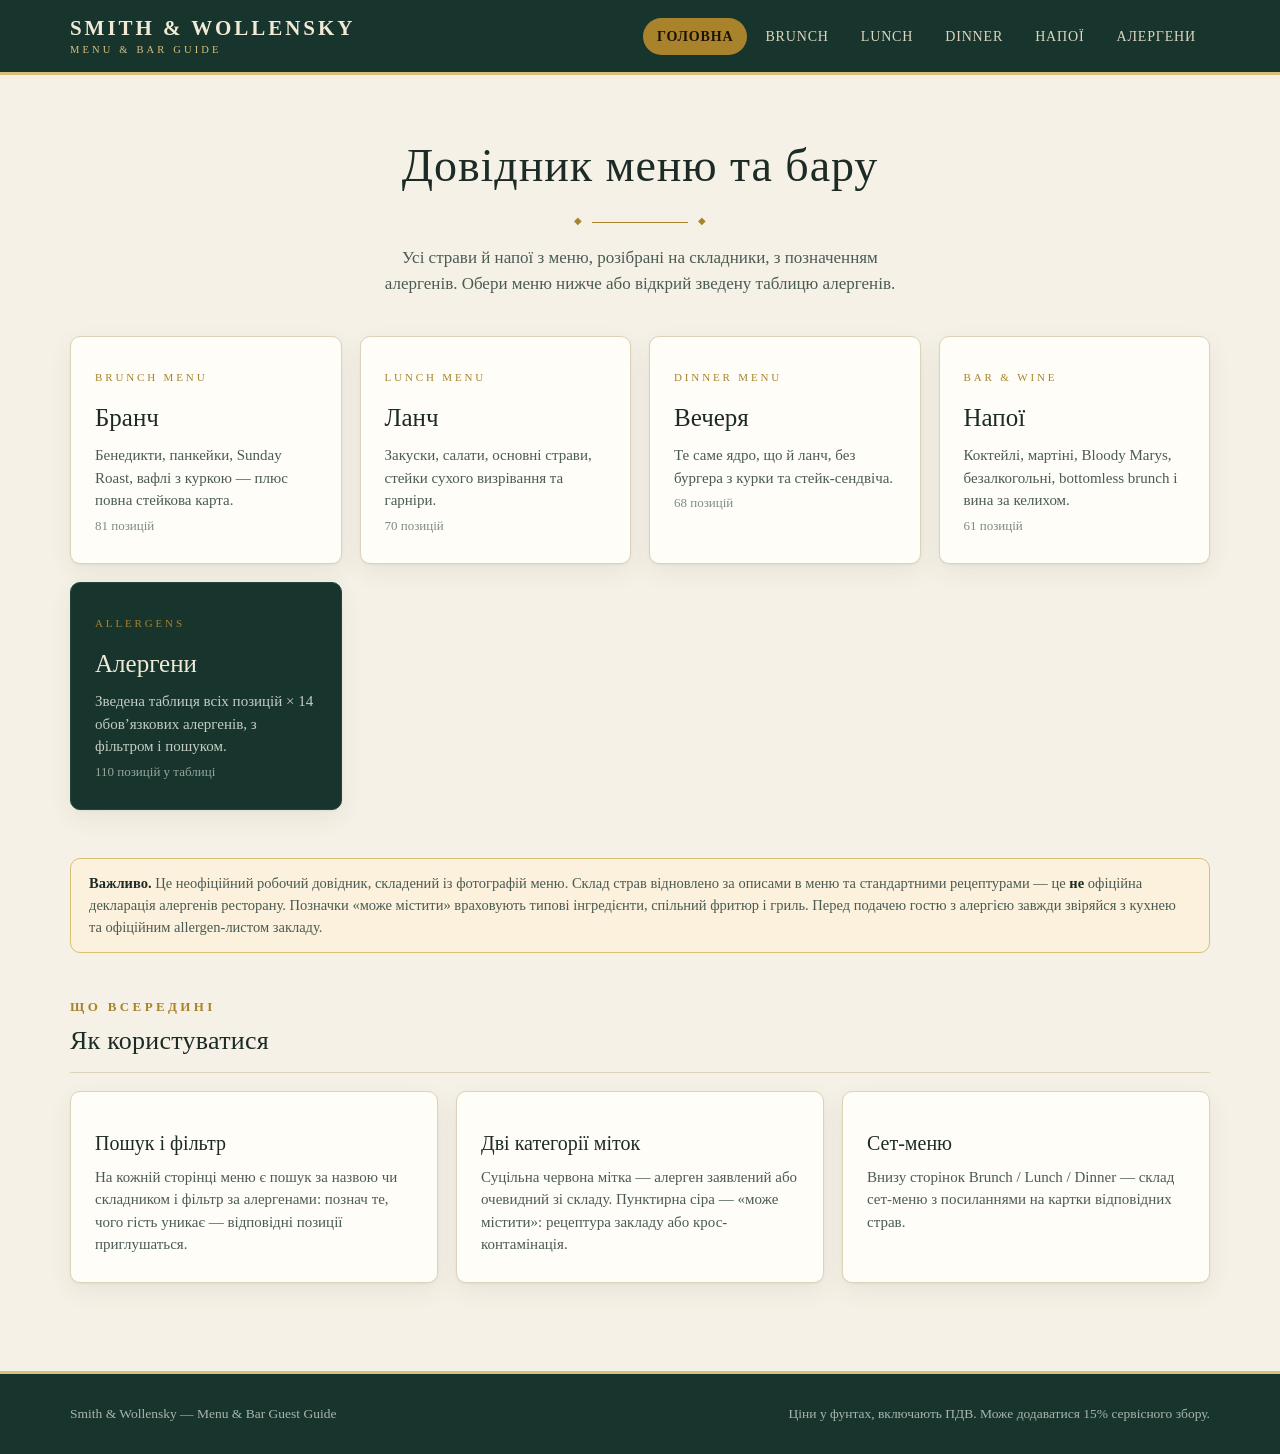
==== index.html @ 2660fb9a "Add Smith & Wollensky menu & allergen guest guide Static site built from the photographed Brunch, Lu" ====
<!DOCTYPE html>
<html lang="uk">
<head>
<meta charset="utf-8">
<meta name="viewport" content="width=device-width, initial-scale=1">
<title>Smith &amp; Wollensky — довідник меню та бару</title>
<meta name="description" content="Меню Smith &amp; Wollensky: бранч, ланч, вечеря та напої. Склад кожної страви та алергени.">
<link rel="stylesheet" href="assets/styles.css">
</head>
<body>

<header class="topbar">
  <div class="wrap">
    <a class="brand" href="index.html">
      <b>Smith &amp; Wollensky</b>
      <span>Menu &amp; Bar Guide</span>
    </a>
    <nav class="nav">
      <a href="index.html" aria-current="page">Головна</a>
      <a href="brunch.html">Brunch</a>
      <a href="lunch.html">Lunch</a>
      <a href="dinner.html">Dinner</a>
      <a href="drinks.html">Напої</a>
      <a href="allergens.html">Алергени</a>
    </nav>
  </div>
</header>

<main class="wrap">

  <section class="hero">
    <h1>Довідник меню та бару</h1>
    <div class="rule"></div>
    <p>Усі страви й напої з меню, розібрані на складники, з позначенням алергенів.
       Обери меню нижче або відкрий зведену таблицю алергенів.</p>
  </section>

  <div class="cards">
    <a class="card" href="brunch.html">
      <span class="kicker">Brunch Menu</span>
      <h2>Бранч</h2>
      <p>Бенедикти, панкейки, Sunday Roast, вафлі з куркою — плюс повна стейкова карта.</p>
      <span class="count" data-count="brunch"></span>
    </a>
    <a class="card" href="lunch.html">
      <span class="kicker">Lunch Menu</span>
      <h2>Ланч</h2>
      <p>Закуски, салати, основні страви, стейки сухого визрівання та гарніри.</p>
      <span class="count" data-count="lunch"></span>
    </a>
    <a class="card" href="dinner.html">
      <span class="kicker">Dinner Menu</span>
      <h2>Вечеря</h2>
      <p>Те саме ядро, що й ланч, без бургера з курки та стейк-сендвіча.</p>
      <span class="count" data-count="dinner"></span>
    </a>
    <a class="card" href="drinks.html">
      <span class="kicker">Bar &amp; Wine</span>
      <h2>Напої</h2>
      <p>Коктейлі, мартіні, Bloody Marys, безалкогольні, bottomless brunch і вина за келихом.</p>
      <span class="count" data-count="drinks"></span>
    </a>
    <a class="card accent" href="allergens.html">
      <span class="kicker">Allergens</span>
      <h2>Алергени</h2>
      <p>Зведена таблиця всіх позицій × 14 обов’язкових алергенів, з фільтром і пошуком.</p>
      <span class="count" data-count="all"></span>
    </a>
  </div>

  <div class="notice">
    <b>Важливо.</b> Це неофіційний робочий довідник, складений із фотографій меню.
    Склад страв відновлено за описами в меню та стандартними рецептурами — це <b>не</b>
    офіційна декларація алергенів ресторану. Позначки «може містити» враховують типові
    інгредієнти, спільний фритюр і гриль. Перед подачею гостю з алергією завжди звіряйся
    з кухнею та офіційним allergen-листом закладу.
  </div>

  <section class="section">
    <h2>Що всередині</h2>
    <p class="section-en">Як користуватися</p>
    <div class="cards">
      <div class="card">
        <h2 style="font-size:20px">Пошук і фільтр</h2>
        <p>На кожній сторінці меню є пошук за назвою чи складником і фільтр за алергенами:
           познач те, чого гість уникає — відповідні позиції приглушаться.</p>
      </div>
      <div class="card">
        <h2 style="font-size:20px">Дві категорії міток</h2>
        <p>Суцільна червона мітка — алерген заявлений або очевидний зі складу.
           Пунктирна сіра — «може містити»: рецептура закладу або крос-контамінація.</p>
      </div>
      <div class="card">
        <h2 style="font-size:20px">Сет-меню</h2>
        <p>Внизу сторінок Brunch / Lunch / Dinner — склад сет-меню з посиланнями
           на картки відповідних страв.</p>
      </div>
    </div>
  </section>

</main>

<footer>
  <div class="wrap">
    <span>Smith &amp; Wollensky — Menu &amp; Bar Guest Guide</span>
    <span>Ціни у фунтах, включають ПДВ. Може додаватися 15% сервісного збору.</span>
  </div>
</footer>

<script src="assets/allergens.js"></script>
<script src="assets/data-food.js"></script>
<script src="assets/data-drinks.js"></script>
<script>
  const n = k => DISHES.filter(d => d.menus.includes(k)).length;
  const set = (k, t) => {
    const e = document.querySelector(`[data-count="${k}"]`);
    if (e) e.textContent = t;
  };
  set('brunch', n('brunch') + ' позицій');
  set('lunch', n('lunch') + ' позицій');
  set('dinner', n('dinner') + ' позицій');
  set('drinks', (DRINKS.length + WINES.length) + ' позицій');
  set('all', (DISHES.length + DRINKS.length) + ' позицій у таблиці');
</script>
</body>
</html>
---- assets/styles.css ----
/* ==========================================================================
   Smith & Wollensky — Menu & Bar Guest Guide
   ========================================================================== */

:root {
  --paper:      #f6f1e6;
  --paper-2:    #fffdf8;
  --ink:        #1d2b26;
  --ink-soft:   #4a5b54;
  --ink-faint:  #7d8b84;
  --green:      #17352d;
  --green-2:    #24473d;
  --gold:       #a8832c;
  --gold-soft:  #d9c07a;
  --rule:       #ddd2ba;
  --danger:     #a8322c;
  --danger-bg:  #f7e4e2;
  --warn-bg:    #fbf1dc;
  --ok:         #2f6b4f;
  --shadow:     0 1px 2px rgba(23, 53, 45, .06), 0 8px 24px rgba(23, 53, 45, .07);
  --radius:     10px;
  --maxw:       1180px;
}

@media (prefers-color-scheme: dark) {
  :root {
    --paper:     #101714;
    --paper-2:   #17211d;
    --ink:       #eae4d6;
    --ink-soft:  #b3bdb7;
    --ink-faint: #7f8d86;
    --green:     #0b120f;
    --green-2:   #1d2f28;
    --gold:      #d9b661;
    --gold-soft: #6b5a2e;
    --rule:      #2c3a34;
    --danger:    #e8908a;
    --danger-bg: #34211f;
    --warn-bg:   #2b2415;
    --ok:        #7fc9a2;
    --shadow:    0 1px 2px rgba(0,0,0,.3), 0 8px 24px rgba(0,0,0,.35);
  }
}

* { box-sizing: border-box; }

html { -webkit-text-size-adjust: 100%; }

body {
  margin: 0;
  background: var(--paper);
  color: var(--ink);
  font-family: "Iowan Old Style", "Palatino Linotype", Palatino, Georgia, "Times New Roman", serif;
  font-size: 17px;
  line-height: 1.5;
}

a { color: inherit; }

.wrap { max-width: var(--maxw); margin: 0 auto; padding: 0 20px; }

/* ------------------------------------------------------------- header --- */
.topbar {
  background: var(--green);
  color: #f2ead6;
  border-bottom: 3px solid var(--gold-soft);
}
.topbar .wrap {
  display: flex; align-items: center; gap: 24px;
  min-height: 72px; flex-wrap: wrap; padding-top: 10px; padding-bottom: 10px;
}
.brand { display: flex; flex-direction: column; text-decoration: none; line-height: 1.1; }
.brand b {
  font-size: 21px; letter-spacing: .14em; font-weight: 600; text-transform: uppercase;
}
.brand span { font-size: 10.5px; letter-spacing: .3em; color: var(--gold-soft); text-transform: uppercase; margin-top: 4px; }

.nav { display: flex; gap: 4px; margin-left: auto; flex-wrap: wrap; }
.nav a {
  text-decoration: none; padding: 7px 13px; border-radius: 999px;
  font-size: 14px; letter-spacing: .06em; text-transform: uppercase;
  color: #ddd6c2; border: 1px solid transparent; white-space: nowrap;
}
.nav a:hover { border-color: rgba(217,192,122,.5); }
.nav a[aria-current="page"] { background: var(--gold); color: #1b1205; font-weight: 600; }

/* --------------------------------------------------------------- hero --- */
.hero { padding: 56px 0 40px; text-align: center; }
.hero h1 {
  margin: 0 0 12px; font-size: clamp(30px, 5vw, 46px); font-weight: 500;
  letter-spacing: .02em;
}
.hero p { margin: 0 auto; max-width: 62ch; color: var(--ink-soft); }
.rule {
  width: 96px; height: 1px; background: var(--gold); margin: 22px auto;
  position: relative;
}
.rule::before, .rule::after {
  content: "◆"; position: absolute; top: -9px; color: var(--gold); font-size: 10px;
}
.rule::before { left: -18px; } .rule::after { right: -18px; }

/* -------------------------------------------------------------- cards --- */
.cards {
  display: grid; gap: 18px; padding-bottom: 24px;
  grid-template-columns: repeat(auto-fit, minmax(250px, 1fr));
}
.card {
  display: block; text-decoration: none; background: var(--paper-2);
  border: 1px solid var(--rule); border-radius: var(--radius);
  padding: 26px 24px; box-shadow: var(--shadow);
  transition: transform .15s ease, border-color .15s ease;
}
.card:hover { transform: translateY(-3px); border-color: var(--gold); }
.card .kicker { font-size: 11px; letter-spacing: .26em; text-transform: uppercase; color: var(--gold); }
.card h2 { margin: 10px 0 8px; font-size: 25px; font-weight: 500; }
.card p { margin: 0; color: var(--ink-soft); font-size: 15px; }
.card .count { margin-top: 14px; font-size: 13px; color: var(--ink-faint); }
.card.accent { background: var(--green); color: #f0e9d8; border-color: var(--green-2); }
.card.accent p { color: #c3ccc4; }
.card.accent .count { color: #97a49c; }

/* ------------------------------------------------------------ toolbar --- */
.toolbar {
  position: sticky; top: 0; z-index: 20;
  background: color-mix(in srgb, var(--paper) 92%, transparent);
  backdrop-filter: blur(8px);
  border-bottom: 1px solid var(--rule);
  padding: 12px 0;
}
.toolbar .wrap { display: flex; gap: 14px; align-items: center; flex-wrap: wrap; }
.search {
  flex: 1 1 220px; min-width: 180px;
  padding: 9px 14px; font: inherit; font-size: 15px;
  border: 1px solid var(--rule); border-radius: 999px;
  background: var(--paper-2); color: var(--ink);
}
.search:focus { outline: 2px solid var(--gold); outline-offset: 1px; }
.filter-toggle {
  font: inherit; font-size: 14px; cursor: pointer;
  padding: 9px 16px; border-radius: 999px;
  border: 1px solid var(--rule); background: var(--paper-2); color: var(--ink);
}
.filter-toggle:hover { border-color: var(--gold); }
.filter-toggle[aria-expanded="true"] { background: var(--green); color: #f0e9d8; border-color: var(--green); }

.filters { display: none; padding: 4px 0 14px; }
.filters.open { display: block; }
.filters .hint { font-size: 13.5px; color: var(--ink-faint); margin: 0 0 10px; }
.chips { display: flex; flex-wrap: wrap; gap: 8px; }
.chip {
  display: inline-flex; align-items: center; gap: 7px;
  padding: 6px 13px; border-radius: 999px; cursor: pointer;
  border: 1px solid var(--rule); background: var(--paper-2);
  font-size: 14px; user-select: none;
}
.chip input { display: none; }
.chip:hover { border-color: var(--gold); }
.chip.on { background: var(--danger-bg); border-color: var(--danger); color: var(--danger); font-weight: 600; }
.chip .x { font-size: 11px; opacity: .6; }
.clear-btn {
  font: inherit; font-size: 13.5px; background: none; border: none;
  color: var(--gold); cursor: pointer; text-decoration: underline; padding: 6px 2px;
}

/* ------------------------------------------------------------- notice --- */
.notice {
  background: var(--warn-bg); border: 1px solid var(--gold-soft);
  border-radius: var(--radius); padding: 14px 18px; margin: 24px 0;
  font-size: 14.5px; color: var(--ink-soft);
}
.notice b { color: var(--ink); }

/* ------------------------------------------------------------ section --- */
.section { margin: 44px 0 0; scroll-margin-top: 90px; }
.section > h2 {
  margin: 0 0 4px; font-size: 13px; letter-spacing: .26em; text-transform: uppercase;
  color: var(--gold); font-weight: 600;
}
.section > .section-en {
  margin: 0 0 18px; font-size: 26px; font-weight: 500; letter-spacing: .01em;
  border-bottom: 1px solid var(--rule); padding-bottom: 12px;
}
.section > .section-note { margin: -8px 0 16px; font-size: 14px; color: var(--ink-faint); }

.grid { display: grid; gap: 14px; grid-template-columns: repeat(auto-fill, minmax(330px, 1fr)); }

/* --------------------------------------------------------------- dish --- */
.dish {
  background: var(--paper-2); border: 1px solid var(--rule);
  border-radius: var(--radius); padding: 16px 18px 15px; box-shadow: var(--shadow);
}
.dish.flagged, .winelist li.flagged { opacity: .42; }
table.matrix tbody tr.flagged td { opacity: .4; }
table.matrix tbody tr.flagged td.name { text-decoration: line-through; }
.dish-head { display: flex; gap: 12px; align-items: baseline; flex-wrap: wrap; }
.dish-head h3 { margin: 0; font-size: 18px; font-weight: 600; flex: 1 1 60%; min-width: 0; line-height: 1.3; }
.dish-head .price { font-size: 15px; color: var(--gold); font-weight: 600; overflow-wrap: anywhere; }
.dish-head .price.na { color: var(--ink-faint); font-weight: 400; font-style: italic; font-size: 13px; }
.dish .ua { margin: 3px 0 0; font-size: 14.5px; color: var(--ink-soft); }
.dish .meta { margin: 6px 0 0; font-size: 13px; color: var(--ink-faint); letter-spacing: .04em; }
.dish .desc { margin: 8px 0 0; font-size: 14px; font-style: italic; color: var(--ink-faint); }

.ing { margin: 12px 0 0; padding: 0; list-style: none; }
.ing li {
  font-size: 14px; color: var(--ink-soft); padding-left: 15px; position: relative; margin-bottom: 3px;
}
.ing li::before { content: "·"; position: absolute; left: 4px; color: var(--gold); font-weight: 700; }
.ing-label, .alg-label {
  margin: 12px 0 6px; font-size: 10.5px; letter-spacing: .2em; text-transform: uppercase; color: var(--ink-faint);
}

.tags { display: flex; flex-wrap: wrap; gap: 6px; }
.tag {
  display: inline-flex; align-items: center; gap: 5px;
  font-size: 12.5px; padding: 3px 9px; border-radius: 999px;
  border: 1px solid var(--danger); background: var(--danger-bg); color: var(--danger);
  font-weight: 600;
}
.tag.maybe {
  border-color: var(--gold-soft); background: transparent; color: var(--ink-faint); font-weight: 400;
  border-style: dashed;
}
.tag.none { border-color: var(--ok); background: transparent; color: var(--ok); font-weight: 500; }
.badge-veg {
  display: inline-block; font-size: 11px; letter-spacing: .1em; text-transform: uppercase;
  color: var(--ok); border: 1px solid var(--ok); border-radius: 4px; padding: 1px 6px; margin-left: 6px;
  vertical-align: 2px;
}
.dish .warn {
  margin: 11px 0 0; padding: 8px 11px; border-radius: 6px;
  background: var(--warn-bg); font-size: 13px; color: var(--ink-soft);
  border-left: 3px solid var(--gold);
}

/* --------------------------------------------------------- set menu ----- */
.setmenu {
  background: var(--green); color: #efe8d7; border-radius: var(--radius);
  padding: 26px 26px 20px; margin: 40px 0 0;
}
.setmenu h2 { margin: 0; font-size: 24px; font-weight: 500; }
.setmenu .price { color: var(--gold-soft); margin: 6px 0 0; font-size: 16px; }
.setmenu .hours { margin: 4px 0 18px; font-size: 13.5px; color: #a9b5ac; }
.setmenu .courses { display: grid; gap: 20px; grid-template-columns: repeat(auto-fit, minmax(230px, 1fr)); }
.setmenu h3 {
  margin: 0 0 8px; font-size: 11px; letter-spacing: .24em; text-transform: uppercase; color: var(--gold-soft);
}
.setmenu ul { margin: 0; padding-left: 18px; }
.setmenu li { font-size: 14.5px; margin-bottom: 5px; }
.setmenu li a { color: #efe8d7; text-decoration-color: rgba(217,192,122,.45); }
.setmenu .extra { margin: 8px 0 0; font-size: 13px; color: #a9b5ac; font-style: italic; }

/* ------------------------------------------------------------- tables --- */
.table-scroll { overflow-x: auto; margin: 22px 0; border: 1px solid var(--rule); border-radius: var(--radius); }
table.matrix { border-collapse: collapse; width: 100%; font-size: 14px; background: var(--paper-2); }
table.matrix th, table.matrix td { padding: 8px 6px; border-bottom: 1px solid var(--rule); text-align: center; }
table.matrix thead th {
  position: sticky; top: 0; background: var(--green); color: #efe8d7;
  font-size: 11px; letter-spacing: .05em; font-weight: 600; z-index: 2;
}
table.matrix th.name, table.matrix td.name {
  text-align: left; min-width: 240px; position: sticky; left: 0;
  background: var(--paper-2); z-index: 1;
}
table.matrix thead th.name { background: var(--green); z-index: 3; }
table.matrix td.name small { display: block; color: var(--ink-faint); font-size: 12.5px; }
table.matrix tbody tr:hover td { background: color-mix(in srgb, var(--gold) 8%, var(--paper-2)); }
table.matrix tbody tr:hover td.name { background: color-mix(in srgb, var(--gold) 8%, var(--paper-2)); }
.mark-yes { color: var(--danger); font-weight: 700; }
.mark-maybe { color: var(--ink-faint); }
.matrix-cat {
  background: color-mix(in srgb, var(--gold) 14%, var(--paper-2));
  font-weight: 600; text-align: left; letter-spacing: .1em; text-transform: uppercase; font-size: 11.5px;
}

/* wine list */
.winelist { list-style: none; margin: 0; padding: 0; }
.winelist li {
  display: flex; gap: 14px; align-items: baseline;
  padding: 10px 0; border-bottom: 1px solid var(--rule);
}
.winelist li > div { flex: 1; }
.winelist .wname { font-weight: 600; font-size: 16px; }
.winelist .wregion { font-size: 14px; color: var(--ink-faint); font-style: italic; }
.winelist .wprice { color: var(--gold); font-weight: 600; white-space: nowrap; }

/* legend */
.legend { display: grid; gap: 12px; grid-template-columns: repeat(auto-fill, minmax(280px, 1fr)); margin: 20px 0; }
.legend .item {
  background: var(--paper-2); border: 1px solid var(--rule); border-radius: var(--radius); padding: 13px 16px;
}
.legend .item b { display: block; font-size: 16px; }
.legend .item small { color: var(--ink-faint); font-size: 13.5px; }
.legend .item .cnt { float: right; color: var(--gold); font-weight: 600; font-size: 14px; }

.empty { text-align: center; color: var(--ink-faint); padding: 50px 0; font-style: italic; }
.result-count { font-size: 13.5px; color: var(--ink-faint); }

/* -------------------------------------------------------------- footer --- */
footer {
  margin-top: 64px; background: var(--green); color: #a9b5ac;
  padding: 30px 0; font-size: 13.5px; border-top: 3px solid var(--gold-soft);
}
footer .wrap { display: flex; gap: 18px; justify-content: space-between; flex-wrap: wrap; }
footer a { color: var(--gold-soft); }

@media (max-width: 560px) {
  body { font-size: 16px; }
  .grid { grid-template-columns: 1fr; }
  .hero { padding: 36px 0 26px; }
  .topbar .wrap { min-height: 0; }
  .nav { margin-left: 0; width: 100%; }
}

@media print {
  .toolbar, .nav, footer, .filter-toggle { display: none; }
  .dish, .card { break-inside: avoid; box-shadow: none; }
}
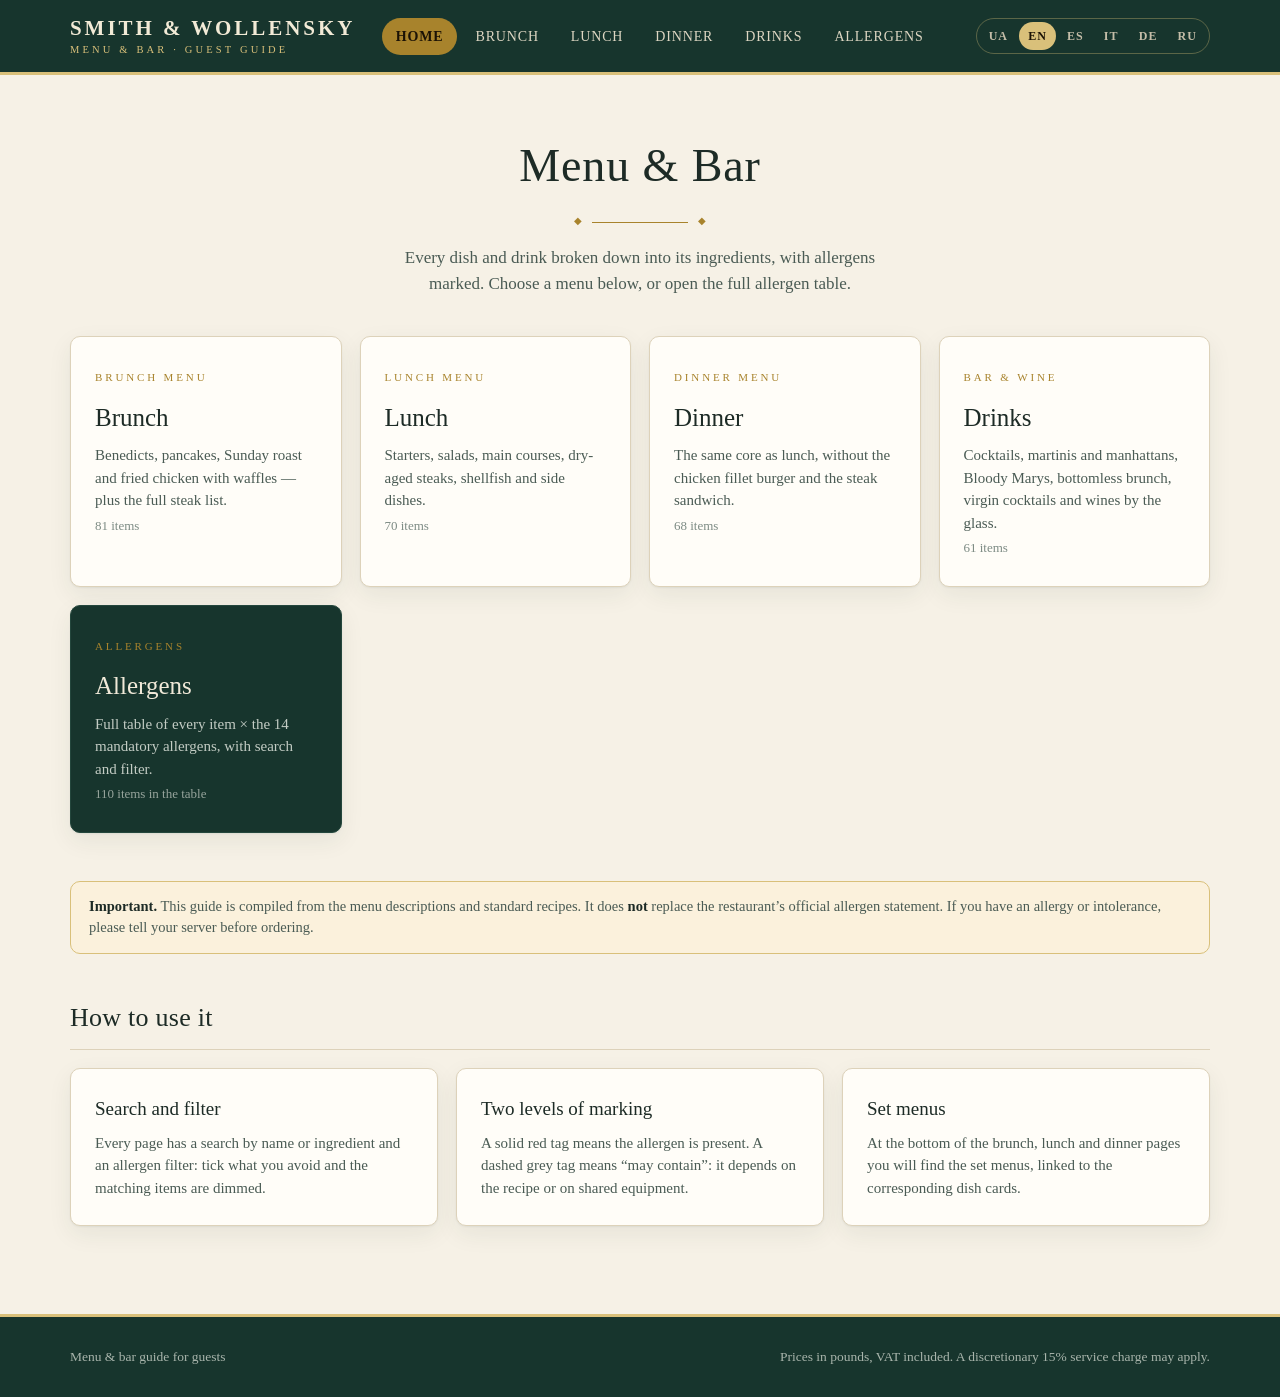
==== commit 4b9d3519: "Make the guide guest-facing and multilingual (UA/EN/ES/IT/DE/RU) The guide keeps the same steakhouse" ====
--- a/index.html
+++ b/index.html
@@ -3,8 +3,8 @@
 <head>
 <meta charset="utf-8">
 <meta name="viewport" content="width=device-width, initial-scale=1">
-<title>Smith &amp; Wollensky — довідник меню та бару</title>
-<meta name="description" content="Меню Smith &amp; Wollensky: бранч, ланч, вечеря та напої. Склад кожної страви та алергени.">
+<title>Smith &amp; Wollensky — Menu &amp; Bar Guide</title>
+<meta name="description" content="Smith &amp; Wollensky menu guide: brunch, lunch, dinner and drinks, with full ingredient lists and allergens in six languages.">
 <link rel="stylesheet" href="assets/styles.css">
 </head>
 <body>
@@ -13,15 +13,15 @@
   <div class="wrap">
     <a class="brand" href="index.html">
       <b>Smith &amp; Wollensky</b>
-      <span>Menu &amp; Bar Guide</span>
+      <span data-i18n="brand.sub"></span>
     </a>
     <nav class="nav">
-      <a href="index.html" aria-current="page">Головна</a>
-      <a href="brunch.html">Brunch</a>
-      <a href="lunch.html">Lunch</a>
-      <a href="dinner.html">Dinner</a>
-      <a href="drinks.html">Напої</a>
-      <a href="allergens.html">Алергени</a>
+      <a href="index.html" aria-current="page" data-i18n="nav.home"></a>
+      <a href="brunch.html" data-i18n="nav.brunch"></a>
+      <a href="lunch.html" data-i18n="nav.lunch"></a>
+      <a href="dinner.html" data-i18n="nav.dinner"></a>
+      <a href="drinks.html" data-i18n="nav.drinks"></a>
+      <a href="allergens.html" data-i18n="nav.allergens"></a>
     </nav>
   </div>
 </header>
@@ -29,71 +29,60 @@
 <main class="wrap">
 
   <section class="hero">
-    <h1>Довідник меню та бару</h1>
+    <h1 data-i18n="home.title"></h1>
     <div class="rule"></div>
-    <p>Усі страви й напої з меню, розібрані на складники, з позначенням алергенів.
-       Обери меню нижче або відкрий зведену таблицю алергенів.</p>
+    <p data-i18n="home.lead"></p>
   </section>
 
   <div class="cards">
     <a class="card" href="brunch.html">
       <span class="kicker">Brunch Menu</span>
-      <h2>Бранч</h2>
-      <p>Бенедикти, панкейки, Sunday Roast, вафлі з куркою — плюс повна стейкова карта.</p>
+      <h2 data-i18n="nav.brunch"></h2>
+      <p data-i18n="card.brunch"></p>
       <span class="count" data-count="brunch"></span>
     </a>
     <a class="card" href="lunch.html">
       <span class="kicker">Lunch Menu</span>
-      <h2>Ланч</h2>
-      <p>Закуски, салати, основні страви, стейки сухого визрівання та гарніри.</p>
+      <h2 data-i18n="nav.lunch"></h2>
+      <p data-i18n="card.lunch"></p>
       <span class="count" data-count="lunch"></span>
     </a>
     <a class="card" href="dinner.html">
       <span class="kicker">Dinner Menu</span>
-      <h2>Вечеря</h2>
-      <p>Те саме ядро, що й ланч, без бургера з курки та стейк-сендвіча.</p>
+      <h2 data-i18n="nav.dinner"></h2>
+      <p data-i18n="card.dinner"></p>
       <span class="count" data-count="dinner"></span>
     </a>
     <a class="card" href="drinks.html">
       <span class="kicker">Bar &amp; Wine</span>
-      <h2>Напої</h2>
-      <p>Коктейлі, мартіні, Bloody Marys, безалкогольні, bottomless brunch і вина за келихом.</p>
+      <h2 data-i18n="nav.drinks"></h2>
+      <p data-i18n="card.drinks"></p>
       <span class="count" data-count="drinks"></span>
     </a>
     <a class="card accent" href="allergens.html">
       <span class="kicker">Allergens</span>
-      <h2>Алергени</h2>
-      <p>Зведена таблиця всіх позицій × 14 обов’язкових алергенів, з фільтром і пошуком.</p>
+      <h2 data-i18n="nav.allergens"></h2>
+      <p data-i18n="card.allergens"></p>
       <span class="count" data-count="all"></span>
     </a>
   </div>
 
-  <div class="notice">
-    <b>Важливо.</b> Це неофіційний робочий довідник, складений із фотографій меню.
-    Склад страв відновлено за описами в меню та стандартними рецептурами — це <b>не</b>
-    офіційна декларація алергенів ресторану. Позначки «може містити» враховують типові
-    інгредієнти, спільний фритюр і гриль. Перед подачею гостю з алергією завжди звіряйся
-    з кухнею та офіційним allergen-листом закладу.
-  </div>
+  <div class="notice" data-i18n="notice.home"></div>
 
   <section class="section">
-    <h2>Що всередині</h2>
-    <p class="section-en">Як користуватися</p>
+    <p class="section-en" data-i18n="howto.title"></p>
     <div class="cards">
       <div class="card">
-        <h2 style="font-size:20px">Пошук і фільтр</h2>
-        <p>На кожній сторінці меню є пошук за назвою чи складником і фільтр за алергенами:
-           познач те, чого гість уникає — відповідні позиції приглушаться.</p>
+        <h2 class="small" data-i18n="howto.1.t"></h2>
+        <p data-i18n="howto.1.d"></p>
       </div>
       <div class="card">
-        <h2 style="font-size:20px">Дві категорії міток</h2>
-        <p>Суцільна червона мітка — алерген заявлений або очевидний зі складу.
-           Пунктирна сіра — «може містити»: рецептура закладу або крос-контамінація.</p>
+        <h2 class="small" data-i18n="howto.2.t"></h2>
+        <p data-i18n="howto.2.d"></p>
       </div>
       <div class="card">
-        <h2 style="font-size:20px">Сет-меню</h2>
-        <p>Внизу сторінок Brunch / Lunch / Dinner — склад сет-меню з посиланнями
-           на картки відповідних страв.</p>
+        <h2 class="small" data-i18n="howto.3.t"></h2>
+        <p data-i18n="howto.3.d"></p>
       </div>
     </div>
   </section>
@@ -102,25 +91,17 @@
 
 <footer>
   <div class="wrap">
-    <span>Smith &amp; Wollensky — Menu &amp; Bar Guest Guide</span>
-    <span>Ціни у фунтах, включають ПДВ. Може додаватися 15% сервісного збору.</span>
+    <span data-i18n="footer.name"></span>
+    <span data-i18n="footer.prices"></span>
   </div>
 </footer>
 
+<script src="assets/i18n.js"></script>
+<script src="assets/lexicon.js"></script>
 <script src="assets/allergens.js"></script>
 <script src="assets/data-food.js"></script>
 <script src="assets/data-drinks.js"></script>
-<script>
-  const n = k => DISHES.filter(d => d.menus.includes(k)).length;
-  const set = (k, t) => {
-    const e = document.querySelector(`[data-count="${k}"]`);
-    if (e) e.textContent = t;
-  };
-  set('brunch', n('brunch') + ' позицій');
-  set('lunch', n('lunch') + ' позицій');
-  set('dinner', n('dinner') + ' позицій');
-  set('drinks', (DRINKS.length + WINES.length) + ' позицій');
-  set('all', (DISHES.length + DRINKS.length) + ' позицій у таблиці');
-</script>
+<script src="assets/app.js"></script>
+<script>initPage({ kind: 'home' });</script>
 </body>
 </html>
--- a/assets/styles.css
+++ b/assets/styles.css
@@ -84,6 +84,20 @@
 .nav a:hover { border-color: rgba(217,192,122,.5); }
 .nav a[aria-current="page"] { background: var(--gold); color: #1b1205; font-weight: 600; }
 
+/* ------------------------------------------------------ language switch --- */
+.langswitch {
+  display: flex; gap: 2px; margin-left: 14px; padding: 3px;
+  border: 1px solid rgba(217,192,122,.35); border-radius: 999px;
+}
+.langbtn {
+  font: inherit; font-size: 12px; letter-spacing: .09em; font-weight: 600;
+  cursor: pointer; padding: 5px 9px; border-radius: 999px;
+  border: none; background: none; color: #c4bda8;
+}
+.langbtn:hover { color: #f2ead6; background: rgba(255,255,255,.07); }
+.langbtn.on { background: var(--gold-soft); color: #1b1205; }
+@media (prefers-color-scheme: dark) { .langbtn.on { color: #0b120f; background: var(--gold); } }
+
 /* --------------------------------------------------------------- hero --- */
 .hero { padding: 56px 0 40px; text-align: center; }
 .hero h1 {
@@ -116,6 +130,8 @@
 .card h2 { margin: 10px 0 8px; font-size: 25px; font-weight: 500; }
 .card p { margin: 0; color: var(--ink-soft); font-size: 15px; }
 .card .count { margin-top: 14px; font-size: 13px; color: var(--ink-faint); }
+.card h2.small { font-size: 19px; margin-top: 0; }
+.legend-key { margin: 14px 0 0; font-size: 14px; color: var(--ink-faint); }
 .card.accent { background: var(--green); color: #f0e9d8; border-color: var(--green-2); }
 .card.accent p { color: #c3ccc4; }
 .card.accent .count { color: #97a49c; }
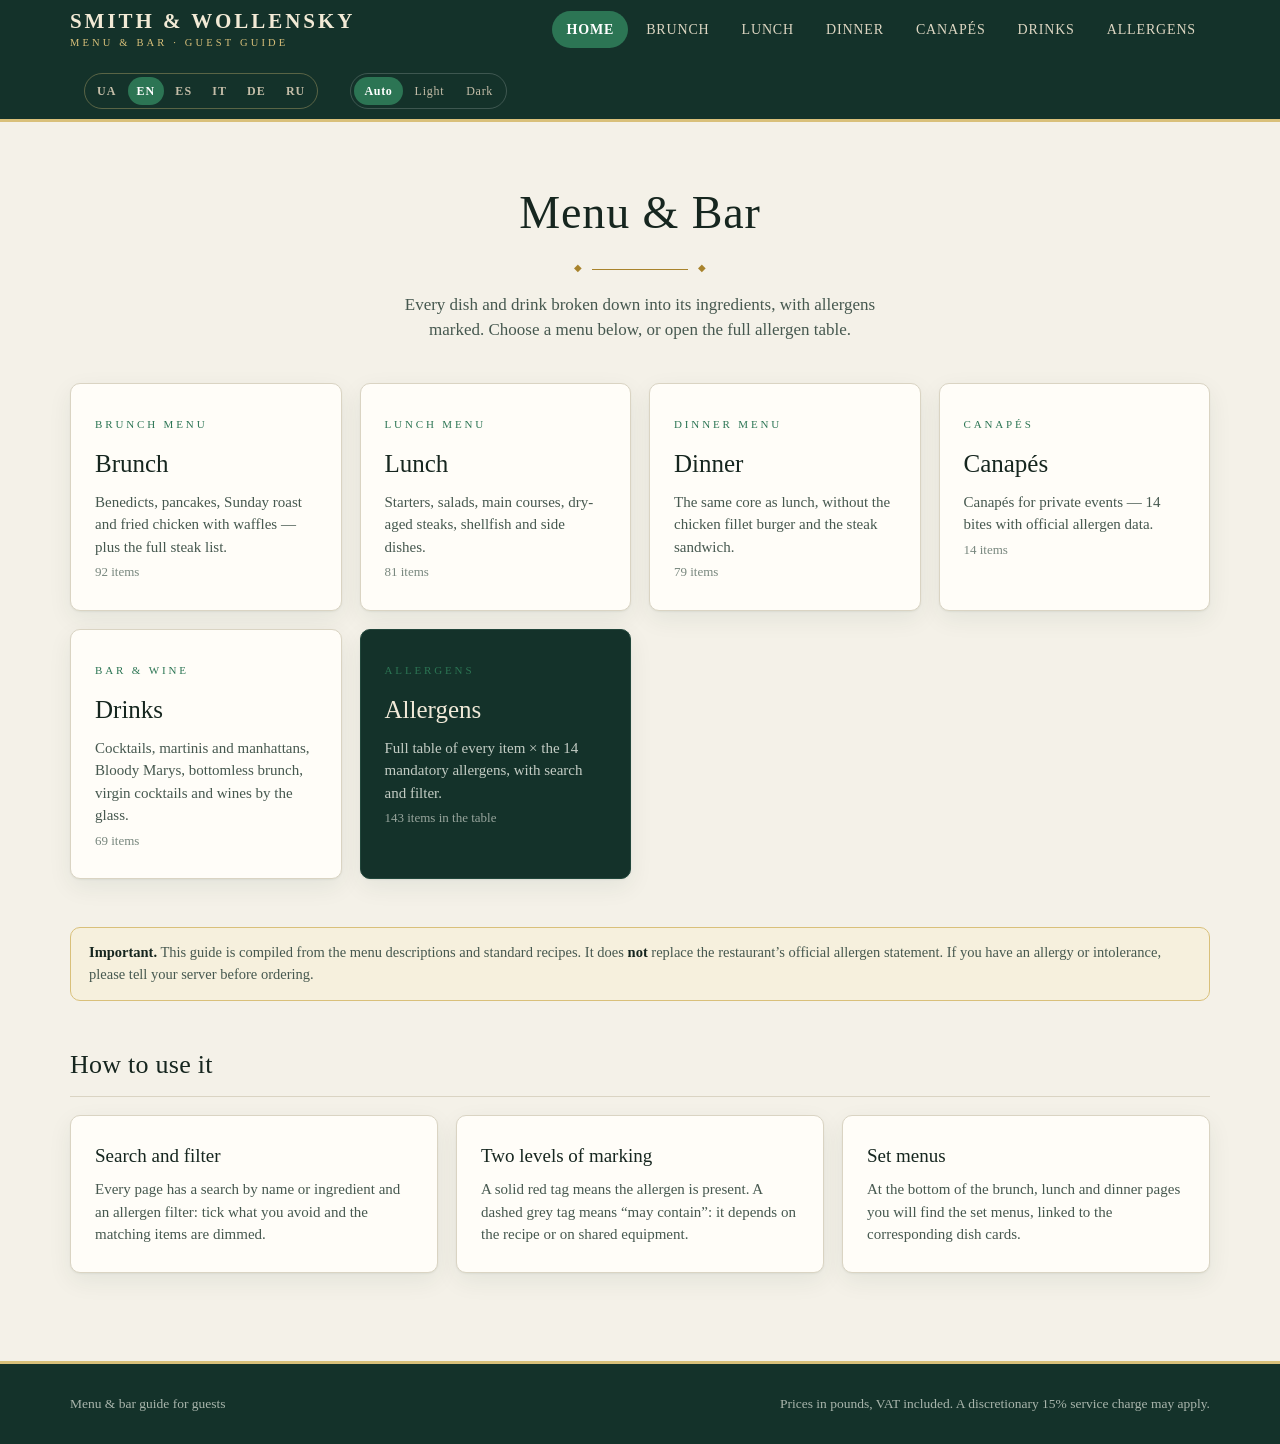
==== commit 95b14b2d: "Use the restaurant's official allergen sheets; add theme switcher Allergen data now comes from the A" ====
--- a/index.html
+++ b/index.html
@@ -20,6 +20,7 @@
       <a href="brunch.html" data-i18n="nav.brunch"></a>
       <a href="lunch.html" data-i18n="nav.lunch"></a>
       <a href="dinner.html" data-i18n="nav.dinner"></a>
+      <a href="canapes.html" data-i18n="nav.canapes"></a>
       <a href="drinks.html" data-i18n="nav.drinks"></a>
       <a href="allergens.html" data-i18n="nav.allergens"></a>
     </nav>
@@ -52,6 +53,12 @@
       <h2 data-i18n="nav.dinner"></h2>
       <p data-i18n="card.dinner"></p>
       <span class="count" data-count="dinner"></span>
+    </a>
+    <a class="card" href="canapes.html">
+      <span class="kicker">Canapés</span>
+      <h2 data-i18n="nav.canapes"></h2>
+      <p data-i18n="card.canapes"></p>
+      <span class="count" data-count="canapes"></span>
     </a>
     <a class="card" href="drinks.html">
       <span class="kicker">Bar &amp; Wine</span>
@@ -101,6 +108,7 @@
 <script src="assets/allergens.js"></script>
 <script src="assets/data-food.js"></script>
 <script src="assets/data-drinks.js"></script>
+<script src="assets/data-official.js"></script>
 <script src="assets/app.js"></script>
 <script>initPage({ kind: 'home' });</script>
 </body>
--- a/assets/styles.css
+++ b/assets/styles.css
@@ -2,43 +2,74 @@
    Smith & Wollensky — Menu & Bar Guest Guide
    ========================================================================== */
 
-:root {
-  --paper:      #f6f1e6;
-  --paper-2:    #fffdf8;
-  --ink:        #1d2b26;
-  --ink-soft:   #4a5b54;
-  --ink-faint:  #7d8b84;
-  --green:      #17352d;
-  --green-2:    #24473d;
-  --gold:       #a8832c;
-  --gold-soft:  #d9c07a;
-  --rule:       #ddd2ba;
-  --danger:     #a8322c;
-  --danger-bg:  #f7e4e2;
-  --warn-bg:    #fbf1dc;
-  --ok:         #2f6b4f;
-  --shadow:     0 1px 2px rgba(23, 53, 45, .06), 0 8px 24px rgba(23, 53, 45, .07);
-  --radius:     10px;
-  --maxw:       1180px;
+/* Світла тема — базова. Зелений веде як акцент, золото лишається для цін
+   і декоративної лінійки, щоб його не було забагато. */
+:root, :root[data-theme="light"] {
+  --paper:       #f4f1e8;
+  --paper-2:     #fffdf8;
+  --ink:         #16261f;
+  --ink-soft:    #46584f;
+  --ink-faint:   #78877e;
+  --green:       #14322a;
+  --green-2:     #21463b;
+  --accent:      #2c7554;
+  --accent-soft: #cfe4d7;
+  --accent-ink:  #ffffff;
+  --gold:        #a8832c;
+  --gold-soft:   #d9c07a;
+  --rule:        #dad4c3;
+  --danger:      #a8322c;
+  --danger-bg:   #f7e4e2;
+  --warn-bg:     #f6f0dd;
+  --ok:          #2c7554;
+  --shadow:      0 1px 2px rgba(20, 50, 42, .06), 0 8px 24px rgba(20, 50, 42, .07);
+  --radius:      10px;
+  --maxw:        1180px;
+}
+
+/* Темна тема — застосовується або явним вибором, або системною
+   налаштовкою, якщо гість не обрав світлу вручну. */
+:root[data-theme="dark"] {
+  --paper:       #0e1512;
+  --paper-2:     #16201c;
+  --ink:         #e7e3d6;
+  --ink-soft:    #b0bcb4;
+  --ink-faint:   #7d8b83;
+  --green:       #0a110e;
+  --green-2:     #1b2d26;
+  --accent:      #6cc294;
+  --accent-soft: #21463b;
+  --accent-ink:  #071310;
+  --gold:        #d9b661;
+  --gold-soft:   #6b5a2e;
+  --rule:        #2a3832;
+  --danger:      #e8908a;
+  --danger-bg:   #34211f;
+  --warn-bg:     #2a2416;
+  --ok:          #7fc9a2;
+  --shadow:      0 1px 2px rgba(0,0,0,.3), 0 8px 24px rgba(0,0,0,.35);
 }
 
 @media (prefers-color-scheme: dark) {
-  :root {
-    --paper:     #101714;
-    --paper-2:   #17211d;
-    --ink:       #eae4d6;
-    --ink-soft:  #b3bdb7;
-    --ink-faint: #7f8d86;
-    --green:     #0b120f;
-    --green-2:   #1d2f28;
-    --gold:      #d9b661;
-    --gold-soft: #6b5a2e;
-    --rule:      #2c3a34;
-    --danger:    #e8908a;
-    --danger-bg: #34211f;
-    --warn-bg:   #2b2415;
-    --ok:        #7fc9a2;
-    --shadow:    0 1px 2px rgba(0,0,0,.3), 0 8px 24px rgba(0,0,0,.35);
+  :root:not([data-theme="light"]) {
+    --paper:       #0e1512;
+    --paper-2:     #16201c;
+    --ink:         #e7e3d6;
+    --ink-soft:    #b0bcb4;
+    --ink-faint:   #7d8b83;
+    --green:       #0a110e;
+    --green-2:     #1b2d26;
+    --accent:      #6cc294;
+    --accent-soft: #21463b;
+    --accent-ink:  #071310;
+    --gold:        #d9b661;
+    --gold-soft:   #6b5a2e;
+    --rule:        #2a3832;
+    --danger:      #e8908a;
+    --danger-bg:   #34211f;
+    --warn-bg:     #2a2416;
+    --ok:          #7fc9a2;
+    --shadow:      0 1px 2px rgba(0,0,0,.3), 0 8px 24px rgba(0,0,0,.35);
   }
 }
 
@@ -81,8 +112,8 @@
   font-size: 14px; letter-spacing: .06em; text-transform: uppercase;
   color: #ddd6c2; border: 1px solid transparent; white-space: nowrap;
 }
-.nav a:hover { border-color: rgba(217,192,122,.5); }
-.nav a[aria-current="page"] { background: var(--gold); color: #1b1205; font-weight: 600; }
+.nav a:hover { border-color: rgba(255,255,255,.35); background: rgba(255,255,255,.06); }
+.nav a[aria-current="page"] { background: var(--accent); color: var(--accent-ink); font-weight: 600; }
 
 /* ------------------------------------------------------ language switch --- */
 .langswitch {
@@ -95,8 +126,17 @@
   border: none; background: none; color: #c4bda8;
 }
 .langbtn:hover { color: #f2ead6; background: rgba(255,255,255,.07); }
-.langbtn.on { background: var(--gold-soft); color: #1b1205; }
-@media (prefers-color-scheme: dark) { .langbtn.on { color: #0b120f; background: var(--gold); } }
+.langbtn.on { background: var(--accent); color: var(--accent-ink); }
+
+/* --------------------------------------------------------- theme switch --- */
+.themeswitch { display: flex; gap: 2px; margin-left: 8px; padding: 3px;
+  border: 1px solid rgba(255,255,255,.18); border-radius: 999px; }
+.themebtn {
+  font: inherit; font-size: 12px; letter-spacing: .06em; cursor: pointer;
+  padding: 5px 10px; border-radius: 999px; border: none; background: none; color: #c4bda8;
+}
+.themebtn:hover { color: #f2ead6; background: rgba(255,255,255,.07); }
+.themebtn.on { background: var(--accent); color: var(--accent-ink); font-weight: 600; }
 
 /* --------------------------------------------------------------- hero --- */
 .hero { padding: 56px 0 40px; text-align: center; }
@@ -125,8 +165,8 @@
   padding: 26px 24px; box-shadow: var(--shadow);
   transition: transform .15s ease, border-color .15s ease;
 }
-.card:hover { transform: translateY(-3px); border-color: var(--gold); }
-.card .kicker { font-size: 11px; letter-spacing: .26em; text-transform: uppercase; color: var(--gold); }
+.card:hover { transform: translateY(-3px); border-color: var(--accent); }
+.card .kicker { font-size: 11px; letter-spacing: .26em; text-transform: uppercase; color: var(--accent); }
 .card h2 { margin: 10px 0 8px; font-size: 25px; font-weight: 500; }
 .card p { margin: 0; color: var(--ink-soft); font-size: 15px; }
 .card .count { margin-top: 14px; font-size: 13px; color: var(--ink-faint); }
@@ -151,14 +191,14 @@
   border: 1px solid var(--rule); border-radius: 999px;
   background: var(--paper-2); color: var(--ink);
 }
-.search:focus { outline: 2px solid var(--gold); outline-offset: 1px; }
+.search:focus { outline: 2px solid var(--accent); outline-offset: 1px; }
 .filter-toggle {
   font: inherit; font-size: 14px; cursor: pointer;
   padding: 9px 16px; border-radius: 999px;
   border: 1px solid var(--rule); background: var(--paper-2); color: var(--ink);
 }
-.filter-toggle:hover { border-color: var(--gold); }
-.filter-toggle[aria-expanded="true"] { background: var(--green); color: #f0e9d8; border-color: var(--green); }
+.filter-toggle:hover { border-color: var(--accent); color: var(--accent); }
+.filter-toggle[aria-expanded="true"] { background: var(--accent); color: var(--accent-ink); border-color: var(--accent); }
 
 .filters { display: none; padding: 4px 0 14px; }
 .filters.open { display: block; }
@@ -171,12 +211,12 @@
   font-size: 14px; user-select: none;
 }
 .chip input { display: none; }
-.chip:hover { border-color: var(--gold); }
+.chip:hover { border-color: var(--accent); }
 .chip.on { background: var(--danger-bg); border-color: var(--danger); color: var(--danger); font-weight: 600; }
 .chip .x { font-size: 11px; opacity: .6; }
 .clear-btn {
   font: inherit; font-size: 13.5px; background: none; border: none;
-  color: var(--gold); cursor: pointer; text-decoration: underline; padding: 6px 2px;
+  color: var(--accent); cursor: pointer; text-decoration: underline; padding: 6px 2px;
 }
 
 /* ------------------------------------------------------------- notice --- */
@@ -191,7 +231,7 @@
 .section { margin: 44px 0 0; scroll-margin-top: 90px; }
 .section > h2 {
   margin: 0 0 4px; font-size: 13px; letter-spacing: .26em; text-transform: uppercase;
-  color: var(--gold); font-weight: 600;
+  color: var(--accent); font-weight: 600;
 }
 .section > .section-en {
   margin: 0 0 18px; font-size: 26px; font-weight: 500; letter-spacing: .01em;
@@ -221,7 +261,7 @@
 .ing li {
   font-size: 14px; color: var(--ink-soft); padding-left: 15px; position: relative; margin-bottom: 3px;
 }
-.ing li::before { content: "·"; position: absolute; left: 4px; color: var(--gold); font-weight: 700; }
+.ing li::before { content: "·"; position: absolute; left: 4px; color: var(--accent); font-weight: 700; }
 .ing-label, .alg-label {
   margin: 12px 0 6px; font-size: 10.5px; letter-spacing: .2em; text-transform: uppercase; color: var(--ink-faint);
 }
@@ -238,6 +278,32 @@
   border-style: dashed;
 }
 .tag.none { border-color: var(--ok); background: transparent; color: var(--ok); font-weight: 500; }
+.tag .cereal { font-weight: 400; opacity: .8; }
+.tag .rem {
+  display: inline-flex; align-items: center; justify-content: center;
+  width: 15px; height: 15px; border-radius: 50%; margin-left: 1px;
+  background: var(--accent); color: var(--accent-ink);
+  font-size: 9.5px; font-weight: 700; line-height: 1;
+}
+
+/* ------------------------------------------------------- source badge --- */
+.srcbadge {
+  display: inline-flex; align-items: center; gap: 6px; margin: 11px 0 0;
+  font-size: 12px; line-height: 1.35; padding: 4px 10px; border-radius: 999px;
+  border: 1px solid var(--accent); color: var(--accent); background: transparent;
+}
+.srcbadge.est { border-color: var(--rule); color: var(--ink-faint); border-style: dashed; }
+.srcbadge .dot { font-size: 10px; }
+.rem-note {
+  margin: 10px 0 0; font-size: 12.5px; color: var(--ink-faint);
+  padding-left: 22px; position: relative;
+}
+.rem-note::before {
+  content: "R"; position: absolute; left: 0; top: 1px;
+  display: inline-flex; align-items: center; justify-content: center;
+  width: 15px; height: 15px; border-radius: 50%;
+  background: var(--accent); color: var(--accent-ink); font-size: 9.5px; font-weight: 700;
+}
 .badge-veg {
   display: inline-block; font-size: 11px; letter-spacing: .1em; text-transform: uppercase;
   color: var(--ok); border: 1px solid var(--ok); border-radius: 4px; padding: 1px 6px; margin-left: 6px;
@@ -280,21 +346,24 @@
 }
 table.matrix thead th.name { background: var(--green); z-index: 3; }
 table.matrix td.name small { display: block; color: var(--ink-faint); font-size: 12.5px; }
-table.matrix tbody tr:hover td { background: color-mix(in srgb, var(--gold) 8%, var(--paper-2)); }
-table.matrix tbody tr:hover td.name { background: color-mix(in srgb, var(--gold) 8%, var(--paper-2)); }
+table.matrix tbody tr:hover td { background: color-mix(in srgb, var(--accent) 10%, var(--paper-2)); }
+table.matrix tbody tr:hover td.name { background: color-mix(in srgb, var(--accent) 10%, var(--paper-2)); }
 .mark-yes { color: var(--danger); font-weight: 700; }
 .mark-maybe { color: var(--ink-faint); }
 .matrix-cat {
-  background: color-mix(in srgb, var(--gold) 14%, var(--paper-2));
+  background: color-mix(in srgb, var(--accent) 16%, var(--paper-2));
   font-weight: 600; text-align: left; letter-spacing: .1em; text-transform: uppercase; font-size: 11.5px;
 }
 
 /* wine list */
 .winelist { list-style: none; margin: 0; padding: 0; }
 .winelist li {
-  display: flex; gap: 14px; align-items: baseline;
+  display: flex; gap: 14px; align-items: baseline; flex-wrap: wrap;
   padding: 10px 0; border-bottom: 1px solid var(--rule);
 }
+.winelist .tags { margin-top: 5px; }
+.mark-rem { color: var(--accent); font-weight: 700; }
+table.matrix td sup { font-size: 8.5px; color: var(--accent); font-weight: 700; }
 .winelist li > div { flex: 1; }
 .winelist .wname { font-weight: 600; font-size: 16px; }
 .winelist .wregion { font-size: 14px; color: var(--ink-faint); font-style: italic; }
@@ -307,7 +376,7 @@
 }
 .legend .item b { display: block; font-size: 16px; }
 .legend .item small { color: var(--ink-faint); font-size: 13.5px; }
-.legend .item .cnt { float: right; color: var(--gold); font-weight: 600; font-size: 14px; }
+.legend .item .cnt { float: right; color: var(--accent); font-weight: 600; font-size: 14px; }
 
 .empty { text-align: center; color: var(--ink-faint); padding: 50px 0; font-style: italic; }
 .result-count { font-size: 13.5px; color: var(--ink-faint); }
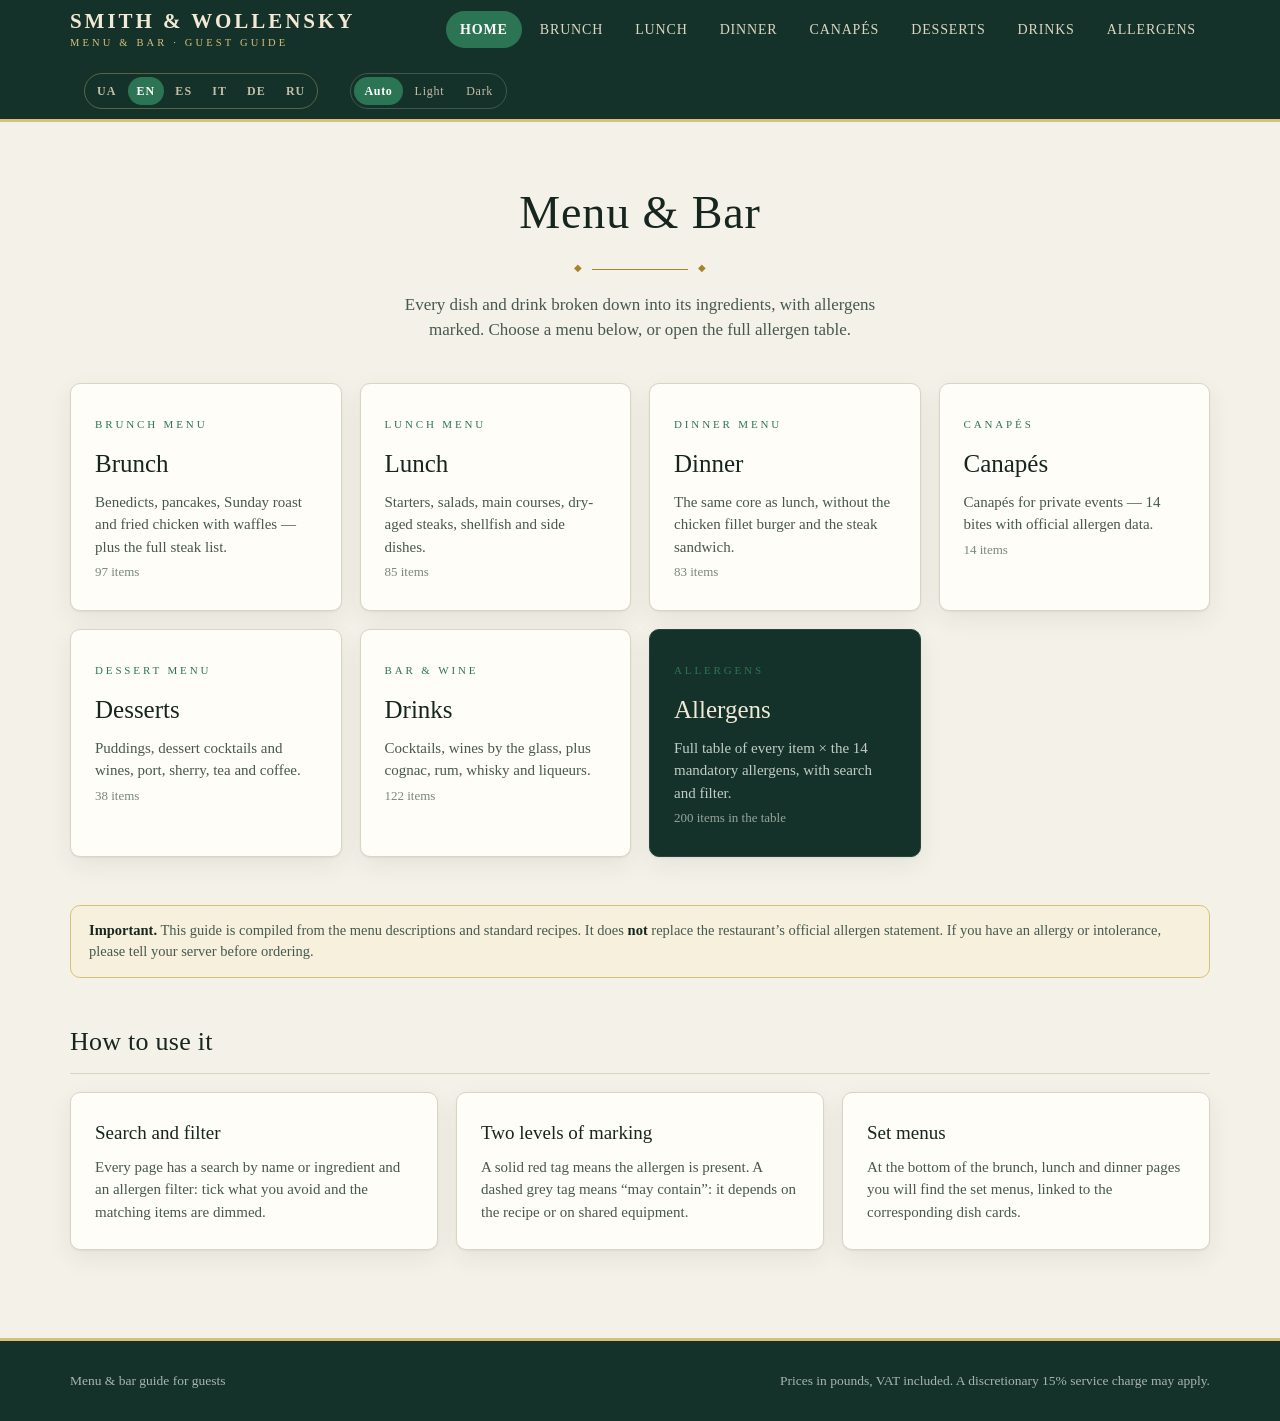
==== commit 3a0b9eb1: "Add the dessert and digestif cards; switch sections with a tab row The two photographed cards are th" ====
--- a/index.html
+++ b/index.html
@@ -21,6 +21,7 @@
       <a href="lunch.html" data-i18n="nav.lunch"></a>
       <a href="dinner.html" data-i18n="nav.dinner"></a>
       <a href="canapes.html" data-i18n="nav.canapes"></a>
+      <a href="desserts.html" data-i18n="nav.desserts"></a>
       <a href="drinks.html" data-i18n="nav.drinks"></a>
       <a href="allergens.html" data-i18n="nav.allergens"></a>
     </nav>
@@ -60,10 +61,16 @@
       <p data-i18n="card.canapes"></p>
       <span class="count" data-count="canapes"></span>
     </a>
+    <a class="card" href="desserts.html">
+      <span class="kicker">Dessert Menu</span>
+      <h2 data-i18n="nav.desserts"></h2>
+      <p data-i18n="card.desserts"></p>
+      <span class="count" data-count="desserts"></span>
+    </a>
     <a class="card" href="drinks.html">
       <span class="kicker">Bar &amp; Wine</span>
       <h2 data-i18n="nav.drinks"></h2>
-      <p data-i18n="card.drinks"></p>
+      <p data-i18n="card.drinksSpirits"></p>
       <span class="count" data-count="drinks"></span>
     </a>
     <a class="card accent" href="allergens.html">
@@ -109,6 +116,8 @@
 <script src="assets/data-food.js"></script>
 <script src="assets/data-drinks.js"></script>
 <script src="assets/data-official.js"></script>
+<script src="assets/data-desserts.js"></script>
+<script src="assets/data-spirits.js"></script>
 <script src="assets/app.js"></script>
 <script>initPage({ kind: 'home' });</script>
 </body>
--- a/assets/styles.css
+++ b/assets/styles.css
@@ -200,6 +200,26 @@
 .filter-toggle:hover { border-color: var(--accent); color: var(--accent); }
 .filter-toggle[aria-expanded="true"] { background: var(--accent); color: var(--accent-ink); border-color: var(--accent); }
 
+/* ---------------------------------------------------------- розділи --- */
+.tabs {
+  display: flex; gap: 6px; margin-top: 11px; padding-bottom: 4px;
+  overflow-x: auto; scrollbar-width: thin;
+  scroll-snap-type: x proximity; -webkit-overflow-scrolling: touch;
+}
+.tabs::-webkit-scrollbar { height: 4px; }
+.tabs::-webkit-scrollbar-thumb { background: var(--rule); border-radius: 4px; }
+.tab {
+  font: inherit; font-size: 13.5px; cursor: pointer; white-space: nowrap;
+  padding: 7px 15px; border-radius: 999px; scroll-snap-align: center;
+  border: 1px solid var(--rule); background: var(--paper-2); color: var(--ink-soft);
+  flex: 0 0 auto;
+}
+.tab:hover { border-color: var(--accent); color: var(--accent); }
+.tab.on {
+  background: var(--accent); border-color: var(--accent);
+  color: var(--accent-ink); font-weight: 600;
+}
+
 .filters { display: none; padding: 4px 0 14px; }
 .filters.open { display: block; }
 .filters .hint { font-size: 13.5px; color: var(--ink-faint); margin: 0 0 10px; }
